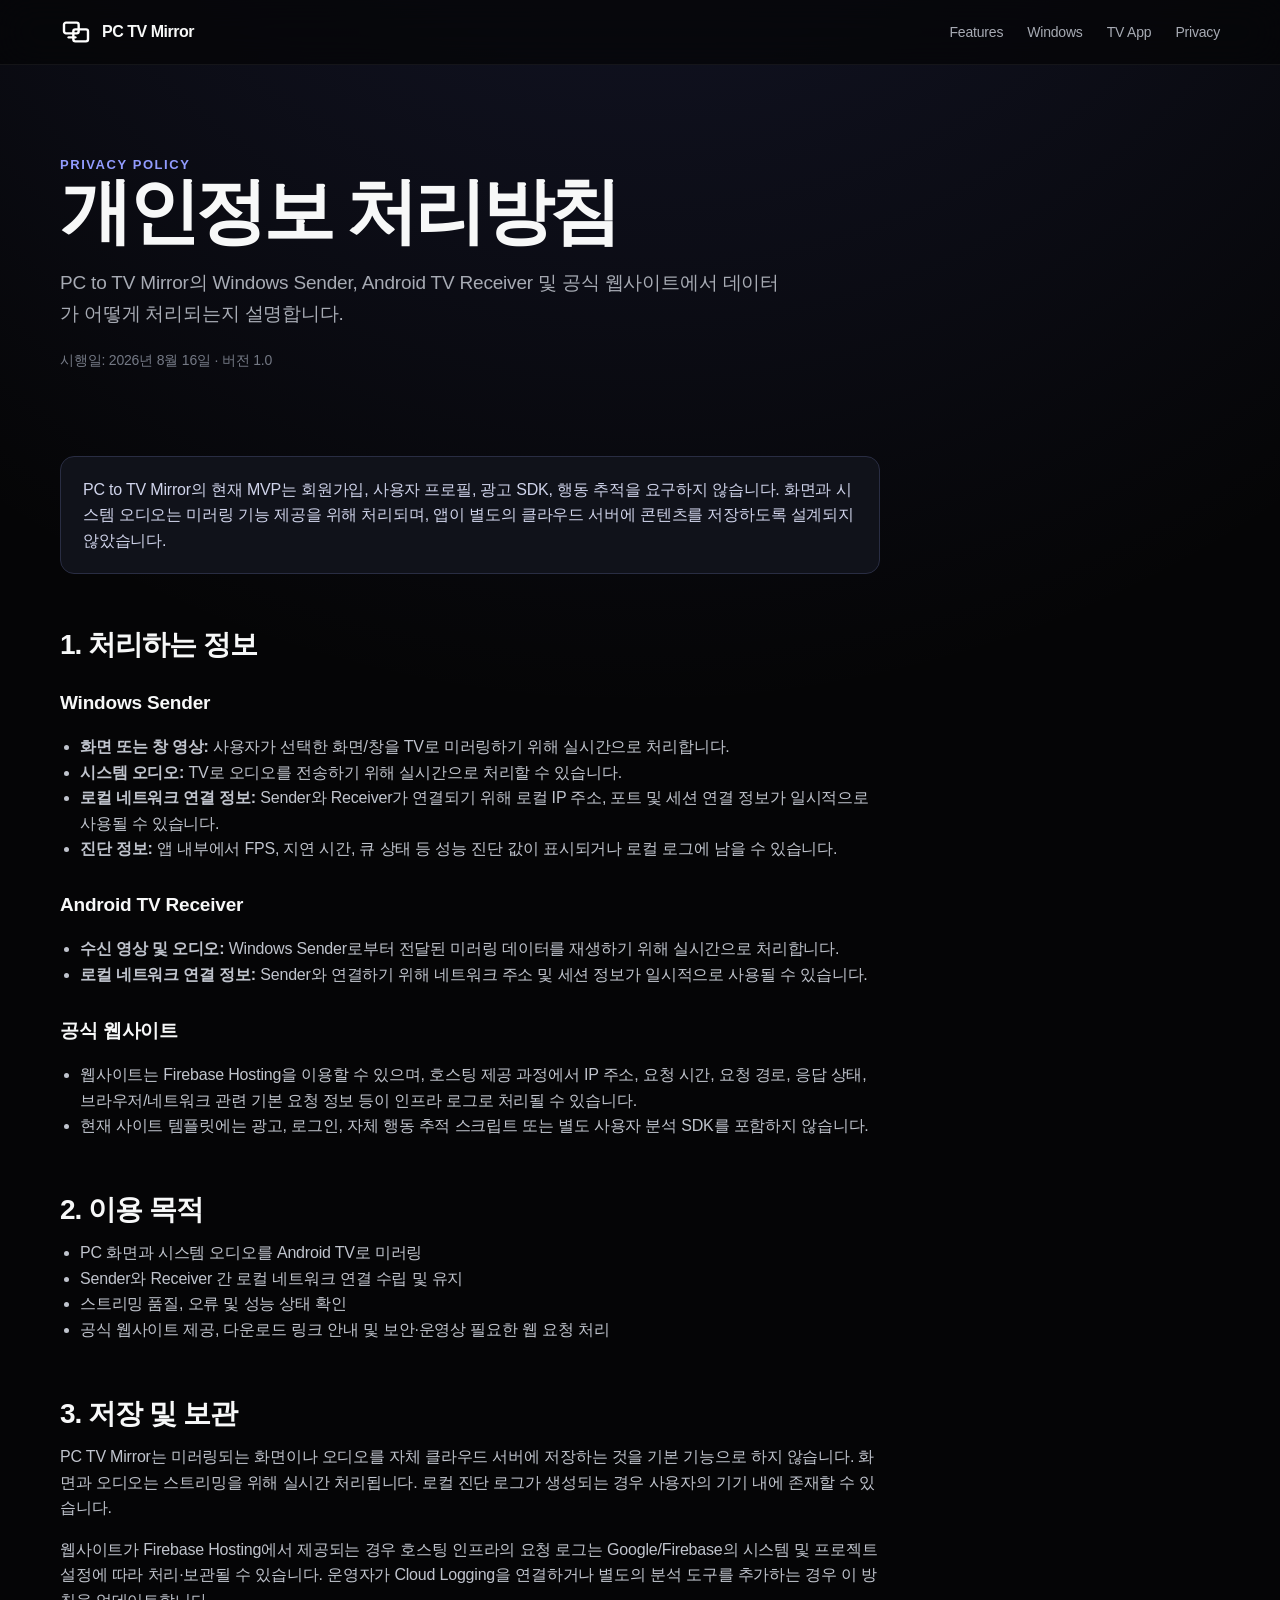
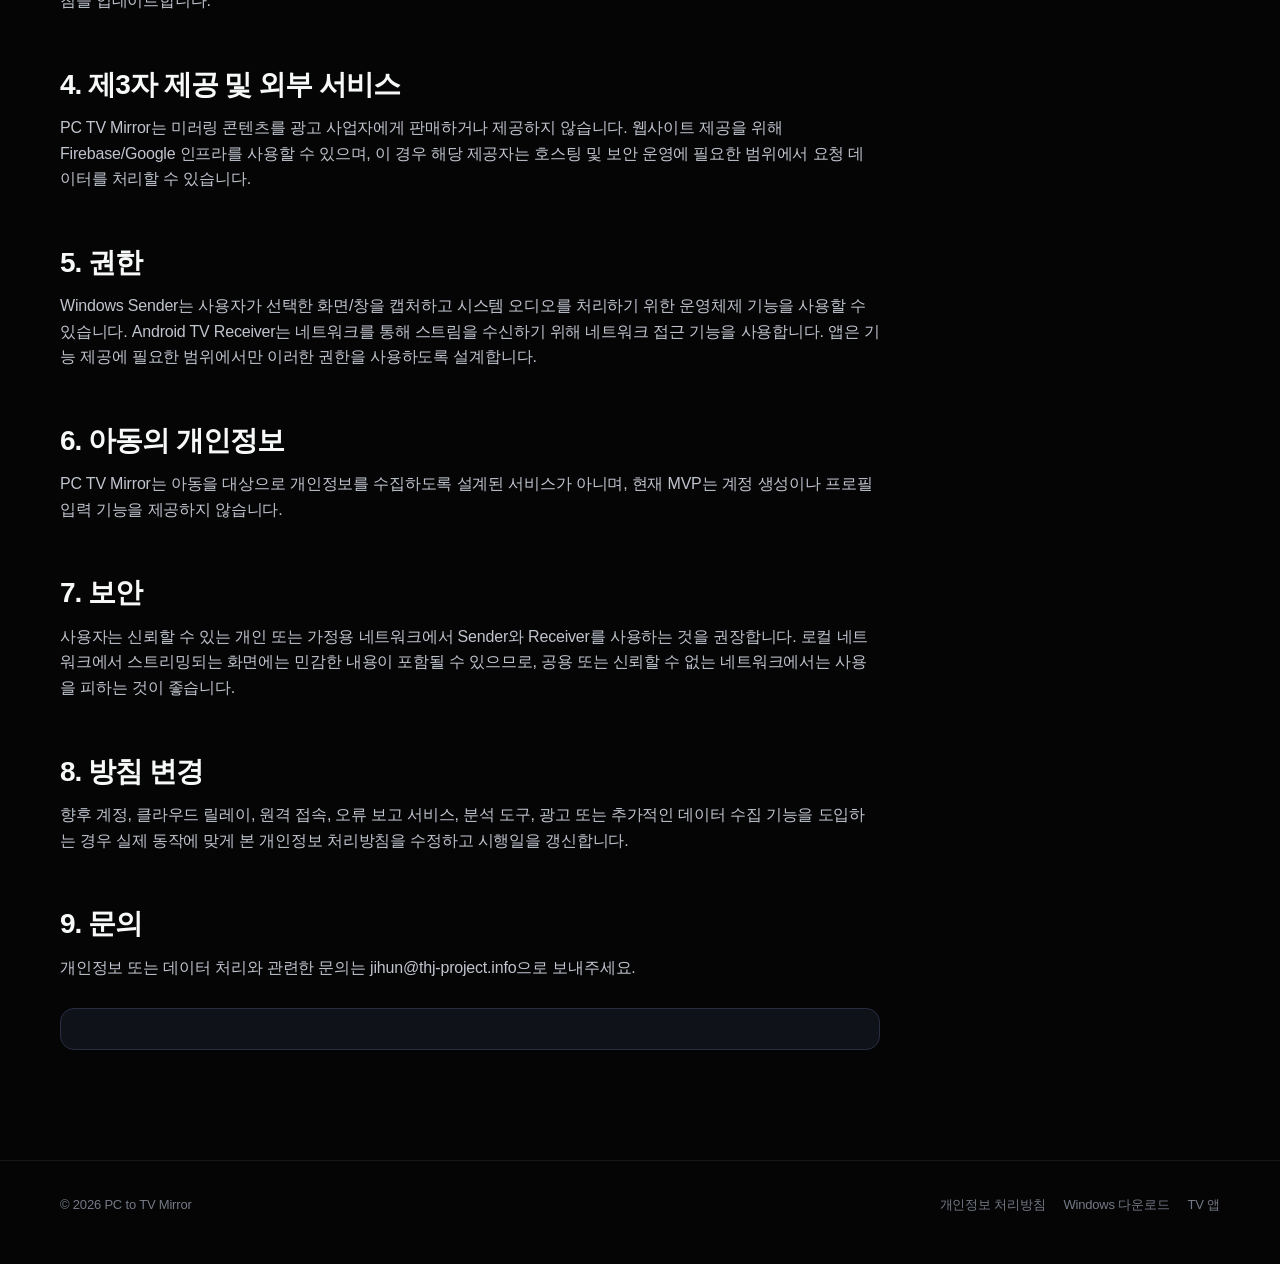
==== pc-tv-mirror-website/public/privacy/index.html @ 77780e54 "fix icon image and homepage" ====
<!doctype html>
<html lang="ko">
<head>
  <meta charset="utf-8"><meta name="viewport" content="width=device-width, initial-scale=1">
  <meta name="robots" content="index,follow">
  <title>개인정보 처리방침 — PC TV Mirror</title>
  <link rel="stylesheet" href="../styles.css">
</head>
<body>

<nav class="nav">
  <div class="shell nav-inner">
    <a class="brand" href="../index.html"><span class="brand-mark"><svg xmlns="http://www.w3.org/2000/svg" viewBox="0 0 24 24" fill="none"><rect x="3" y="5" width="11" height="8" rx="1.5" stroke="white" stroke-width="1.8"/><rect x="10" y="10" width="11" height="9" rx="1.5" stroke="white" stroke-width="1.8"/><path d="M6.5 16h5" stroke="white" stroke-width="1.8" stroke-linecap="round"/></svg></span><span>PC TV Mirror</span></a>
    <div class="nav-links">
      <a href="../index.html#features">Features</a>
      <a href="../windows/index.html">Windows</a>
      <a href="../tv/index.html">TV App</a>
      <a class="keep" href="../privacy/index.html">Privacy</a>
    </div>
  </div>
</nav>
<main class="shell">
  <section class="page-hero">
    <div class="kicker">Privacy Policy</div>
    <h1>개인정보 처리방침</h1>
    <p>PC to TV Mirror의 Windows Sender, Android TV Receiver 및 공식 웹사이트에서 데이터가 어떻게 처리되는지 설명합니다.</p>
    <div class="policy-meta">시행일: 2026년 8월 16일 · 버전 1.0</div>
  </section>

  <article class="prose">
    <div class="notice">
      PC to TV Mirror의 현재 MVP는 회원가입, 사용자 프로필, 광고 SDK, 행동 추적을 요구하지 않습니다. 화면과 시스템 오디오는 미러링 기능 제공을 위해 처리되며, 앱이 별도의 클라우드 서버에 콘텐츠를 저장하도록 설계되지 않았습니다.
    </div>

    <h2>1. 처리하는 정보</h2>
    <h3>Windows Sender</h3>
    <ul>
      <li><strong>화면 또는 창 영상:</strong> 사용자가 선택한 화면/창을 TV로 미러링하기 위해 실시간으로 처리합니다.</li>
      <li><strong>시스템 오디오:</strong> TV로 오디오를 전송하기 위해 실시간으로 처리할 수 있습니다.</li>
      <li><strong>로컬 네트워크 연결 정보:</strong> Sender와 Receiver가 연결되기 위해 로컬 IP 주소, 포트 및 세션 연결 정보가 일시적으로 사용될 수 있습니다.</li>
      <li><strong>진단 정보:</strong> 앱 내부에서 FPS, 지연 시간, 큐 상태 등 성능 진단 값이 표시되거나 로컬 로그에 남을 수 있습니다.</li>
    </ul>

    <h3>Android TV Receiver</h3>
    <ul>
      <li><strong>수신 영상 및 오디오:</strong> Windows Sender로부터 전달된 미러링 데이터를 재생하기 위해 실시간으로 처리합니다.</li>
      <li><strong>로컬 네트워크 연결 정보:</strong> Sender와 연결하기 위해 네트워크 주소 및 세션 정보가 일시적으로 사용될 수 있습니다.</li>
    </ul>

    <h3>공식 웹사이트</h3>
    <ul>
      <li>웹사이트는 Firebase Hosting을 이용할 수 있으며, 호스팅 제공 과정에서 IP 주소, 요청 시간, 요청 경로, 응답 상태, 브라우저/네트워크 관련 기본 요청 정보 등이 인프라 로그로 처리될 수 있습니다.</li>
      <li>현재 사이트 템플릿에는 광고, 로그인, 자체 행동 추적 스크립트 또는 별도 사용자 분석 SDK를 포함하지 않습니다.</li>
    </ul>

    <h2>2. 이용 목적</h2>
    <ul>
      <li>PC 화면과 시스템 오디오를 Android TV로 미러링</li>
      <li>Sender와 Receiver 간 로컬 네트워크 연결 수립 및 유지</li>
      <li>스트리밍 품질, 오류 및 성능 상태 확인</li>
      <li>공식 웹사이트 제공, 다운로드 링크 안내 및 보안·운영상 필요한 웹 요청 처리</li>
    </ul>

    <h2>3. 저장 및 보관</h2>
    <p>PC TV Mirror는 미러링되는 화면이나 오디오를 자체 클라우드 서버에 저장하는 것을 기본 기능으로 하지 않습니다. 화면과 오디오는 스트리밍을 위해 실시간 처리됩니다. 로컬 진단 로그가 생성되는 경우 사용자의 기기 내에 존재할 수 있습니다.</p>
    <p>웹사이트가 Firebase Hosting에서 제공되는 경우 호스팅 인프라의 요청 로그는 Google/Firebase의 시스템 및 프로젝트 설정에 따라 처리·보관될 수 있습니다. 운영자가 Cloud Logging을 연결하거나 별도의 분석 도구를 추가하는 경우 이 방침을 업데이트합니다.</p>

    <h2>4. 제3자 제공 및 외부 서비스</h2>
    <p>PC TV Mirror는 미러링 콘텐츠를 광고 사업자에게 판매하거나 제공하지 않습니다. 웹사이트 제공을 위해 Firebase/Google 인프라를 사용할 수 있으며, 이 경우 해당 제공자는 호스팅 및 보안 운영에 필요한 범위에서 요청 데이터를 처리할 수 있습니다.</p>

    <h2>5. 권한</h2>
    <p>Windows Sender는 사용자가 선택한 화면/창을 캡처하고 시스템 오디오를 처리하기 위한 운영체제 기능을 사용할 수 있습니다. Android TV Receiver는 네트워크를 통해 스트림을 수신하기 위해 네트워크 접근 기능을 사용합니다. 앱은 기능 제공에 필요한 범위에서만 이러한 권한을 사용하도록 설계합니다.</p>

    <h2>6. 아동의 개인정보</h2>
    <p>PC TV Mirror는 아동을 대상으로 개인정보를 수집하도록 설계된 서비스가 아니며, 현재 MVP는 계정 생성이나 프로필 입력 기능을 제공하지 않습니다.</p>

    <h2>7. 보안</h2>
    <p>사용자는 신뢰할 수 있는 개인 또는 가정용 네트워크에서 Sender와 Receiver를 사용하는 것을 권장합니다. 로컬 네트워크에서 스트리밍되는 화면에는 민감한 내용이 포함될 수 있으므로, 공용 또는 신뢰할 수 없는 네트워크에서는 사용을 피하는 것이 좋습니다.</p>

    <h2>8. 방침 변경</h2>
    <p>향후 계정, 클라우드 릴레이, 원격 접속, 오류 보고 서비스, 분석 도구, 광고 또는 추가적인 데이터 수집 기능을 도입하는 경우 실제 동작에 맞게 본 개인정보 처리방침을 수정하고 시행일을 갱신합니다.</p>

    <h2>9. 문의</h2>
    <p>개인정보 또는 데이터 처리와 관련한 문의는 <a data-support-email href="mailto:support@example.com">support@example.com</a>으로 보내주세요.</p>

    <div class="notice">
      
    </div>
  </article>
</main>

<footer>
  <div class="shell footer-inner">
    <div>© <span data-year></span> PC to TV Mirror</div>
    <div class="footer-links">
      <a href="../privacy/index.html">개인정보 처리방침</a>
      <a href="../windows/index.html">Windows 다운로드</a>
      <a href="../tv/index.html">TV 앱</a>
    </div>
  </div>
</footer>
<script src="../config.js"></script><script src="../app.js"></script>
</body>
</html>
---- pc-tv-mirror-website/public/styles.css ----
:root {
  --bg: #050506;
  --surface: #0f1012;
  --surface-2: #15161a;
  --line: #24262c;
  --text: #f7f8f8;
  --muted: #a7abb4;
  --subtle: #747985;
  --accent: #6673e8;
  --accent-hover: #8390ff;
  --success: #56c589;
  --max: 1160px;
  --radius: 18px;
}

* { box-sizing: border-box; }
html { scroll-behavior: smooth; }
body {
  margin: 0;
  background:
    radial-gradient(circle at 50% -15%, rgba(102,115,232,.18), transparent 34%),
    var(--bg);
  color: var(--text);
  font-family: Inter, ui-sans-serif, -apple-system, BlinkMacSystemFont, "Segoe UI", Roboto, Arial, sans-serif;
  line-height: 1.6;
  letter-spacing: -0.012em;
}
a { color: inherit; text-decoration: none; }
button, a { -webkit-tap-highlight-color: transparent; }

.shell { width: min(calc(100% - 40px), var(--max)); margin: 0 auto; }

.nav {
  position: sticky; top: 0; z-index: 50;
  backdrop-filter: blur(18px);
  background: rgba(5,5,6,.72);
  border-bottom: 1px solid rgba(255,255,255,.06);
}
.nav-inner {
  height: 64px;
  display: flex; align-items: center; justify-content: space-between;
}
.brand {
  display: flex; align-items: center; gap: 10px;
  font-weight: 700; letter-spacing: -.03em;
}
.brand-mark {
  width: 32px; height: 32px;
  display: block;
  flex: 0 0 auto;
}
.brand-mark img {
  display: block;
  width: 32px; height: 32px;
  border-radius: 8px;
  box-shadow: 0 8px 26px rgba(25, 77, 214, .28);
}
.nav-links { display: flex; align-items: center; gap: 24px; color: var(--muted); font-size: 14px; }
.nav-links a:hover { color: var(--text); }

.hero {
  min-height: 680px;
  display: grid; place-items: center;
  text-align: center;
  padding: 96px 0 72px;
}
.hero-app-icon-wrap {
  display: flex;
  justify-content: center;
  margin-bottom: 22px;
}
.hero-app-icon {
  width: 96px;
  height: 96px;
  border-radius: 24px;
  box-shadow:
    0 18px 60px rgba(0, 75, 255, .24),
    0 0 0 1px rgba(255,255,255,.08);
}

.eyebrow {
  display: inline-flex; align-items: center; gap: 8px;
  border: 1px solid var(--line);
  background: rgba(255,255,255,.025);
  color: #c9ccea;
  border-radius: 999px;
  padding: 7px 12px;
  font-size: 13px;
  margin-bottom: 24px;
}
.dot { width: 7px; height: 7px; border-radius: 999px; background: var(--success); box-shadow: 0 0 14px rgba(86,197,137,.8); }
h1 {
  max-width: 900px;
  margin: 0 auto;
  font-size: clamp(52px, 8vw, 88px);
  line-height: .98;
  letter-spacing: -.06em;
  font-weight: 650;
}
.hero p {
  max-width: 700px;
  margin: 28px auto 0;
  color: var(--muted);
  font-size: clamp(18px, 2.2vw, 22px);
}
.cta-row { display: flex; gap: 12px; justify-content: center; flex-wrap: wrap; margin-top: 34px; }
.btn {
  min-height: 48px;
  display: inline-flex; align-items: center; justify-content: center; gap: 10px;
  padding: 0 20px;
  border-radius: 11px;
  border: 1px solid var(--line);
  background: var(--surface);
  font-size: 15px; font-weight: 600;
  transition: .2s ease;
}
.btn:hover { transform: translateY(-1px); border-color: #363944; }
.btn.primary { background: var(--accent); border-color: var(--accent); color: white; }
.btn.primary:hover { background: var(--accent-hover); border-color: var(--accent-hover); }

.product-stage {
  margin: 20px auto 0;
  width: min(100%, 950px);
  display: grid; grid-template-columns: 1.2fr .8fr; gap: 18px;
  align-items: end;
}
.device {
  position: relative;
  background: #0a0b0d;
  border: 1px solid #2b2d34;
  box-shadow: 0 30px 90px rgba(0,0,0,.45);
}
.monitor {
  border-radius: 16px;
  padding: 10px 10px 22px;
}
.tv {
  border-radius: 14px;
  padding: 8px 8px 18px;
}
.screen {
  overflow: hidden;
  border-radius: 9px;
  aspect-ratio: 16/9;
  background:
    radial-gradient(circle at 62% 28%, rgba(111,128,255,.45), transparent 20%),
    linear-gradient(145deg, #191b27, #090a0e 52%, #232643);
  position: relative;
}
.screen::before {
  content: "";
  position: absolute; inset: 12%;
  border: 1px solid rgba(255,255,255,.12);
  border-radius: 12px;
  background: rgba(255,255,255,.035);
  box-shadow: inset 0 0 50px rgba(255,255,255,.02);
}
.screen::after {
  content: "PC → TV";
  position: absolute; inset: 0;
  display: grid; place-items: center;
  font-weight: 650; font-size: clamp(18px, 3vw, 34px);
  letter-spacing: -.04em;
  color: rgba(255,255,255,.92);
}
.section { padding: 110px 0; }
.section-head { max-width: 720px; margin-bottom: 42px; }
.kicker { color: #929cff; font-size: 13px; font-weight: 700; text-transform: uppercase; letter-spacing: .12em; }
h2 { margin: 10px 0 0; font-size: clamp(36px, 5vw, 58px); line-height: 1.05; letter-spacing: -.045em; }
.section-head p { color: var(--muted); font-size: 18px; margin: 18px 0 0; }

.grid-3 { display: grid; grid-template-columns: repeat(3, 1fr); gap: 16px; }
.card {
  background: linear-gradient(180deg, rgba(255,255,255,.025), rgba(255,255,255,.012));
  border: 1px solid var(--line);
  border-radius: var(--radius);
  padding: 28px;
}
.card-icon {
  width: 42px; height: 42px; border-radius: 11px;
  background: #171924; border: 1px solid #292c3c;
  display: grid; place-items: center; margin-bottom: 30px;
  color: #aeb5ff; font-size: 19px;
}
.card h3 { font-size: 20px; margin: 0 0 10px; letter-spacing: -.03em; }
.card p { color: var(--muted); margin: 0; font-size: 15px; }

.download-grid { display: grid; grid-template-columns: 1fr 1fr; gap: 18px; }
.download-card {
  min-height: 330px;
  display: flex; flex-direction: column; justify-content: space-between;
  padding: 34px;
  border-radius: 22px;
  border: 1px solid var(--line);
  background: var(--surface);
}
.download-app-icon {
  display: block;
  width: 58px;
  height: 58px;
  border-radius: 14px;
  margin-bottom: 24px;
  box-shadow: 0 12px 36px rgba(0, 75, 255, .18);
}
.download-card .meta { color: var(--subtle); font-size: 13px; text-transform: uppercase; letter-spacing: .1em; font-weight: 700; }
.download-card h3 { font-size: 34px; margin: 12px 0; letter-spacing: -.045em; }
.download-card p { max-width: 430px; color: var(--muted); margin: 0; }

.privacy-band {
  display: grid; grid-template-columns: 1fr auto; gap: 24px; align-items: center;
  background: #0b0c0f;
  border: 1px solid var(--line);
  border-radius: 22px;
  padding: 34px;
}
.privacy-band h3 { margin: 0; font-size: 28px; letter-spacing: -.04em; }
.privacy-band p { color: var(--muted); margin: 8px 0 0; max-width: 760px; }

.page-hero { padding: 90px 0 56px; }
.page-hero h1 { font-size: clamp(44px, 7vw, 72px); max-width: 820px; text-align: left; margin: 0; }
.page-hero p { max-width: 720px; color: var(--muted); font-size: 19px; margin: 22px 0 0; }
.prose {
  max-width: 820px;
  padding-bottom: 110px;
}
.prose h2 { font-size: 28px; margin: 56px 0 14px; letter-spacing: -.035em; }
.prose h3 { font-size: 19px; margin: 28px 0 10px; }
.prose p, .prose li { color: #c0c4cd; }
.prose ul { padding-left: 20px; }
.notice {
  margin: 28px 0 0; padding: 20px 22px;
  background: #10121a; border: 1px solid #292d43;
  border-radius: 14px; color: #cfd3ea;
}
.policy-meta { color: var(--subtle); font-size: 14px; margin-top: 20px; }

.download-panel {
  max-width: 760px;
  margin: 32px 0 110px;
  padding: 32px;
  border: 1px solid var(--line);
  background: var(--surface);
  border-radius: 20px;
}
.download-panel h2 { font-size: 30px; }
.download-panel ul { color: var(--muted); padding-left: 20px; }

footer { border-top: 1px solid rgba(255,255,255,.07); padding: 34px 0 48px; color: var(--subtle); font-size: 13px; }
.footer-inner { display: flex; justify-content: space-between; gap: 20px; flex-wrap: wrap; }
.footer-links { display: flex; gap: 18px; flex-wrap: wrap; }
.footer-links a:hover { color: var(--text); }

@media (max-width: 800px) {
  .nav-links a:not(.keep) { display: none; }
  .hero { min-height: auto; padding-top: 84px; }
  .hero-app-icon { width: 82px; height: 82px; border-radius: 20px; }
  .product-stage { grid-template-columns: 1fr; }
  .tv { width: 78%; justify-self: end; margin-top: -60px; }
  .grid-3, .download-grid { grid-template-columns: 1fr; }
  .privacy-band { grid-template-columns: 1fr; }
}
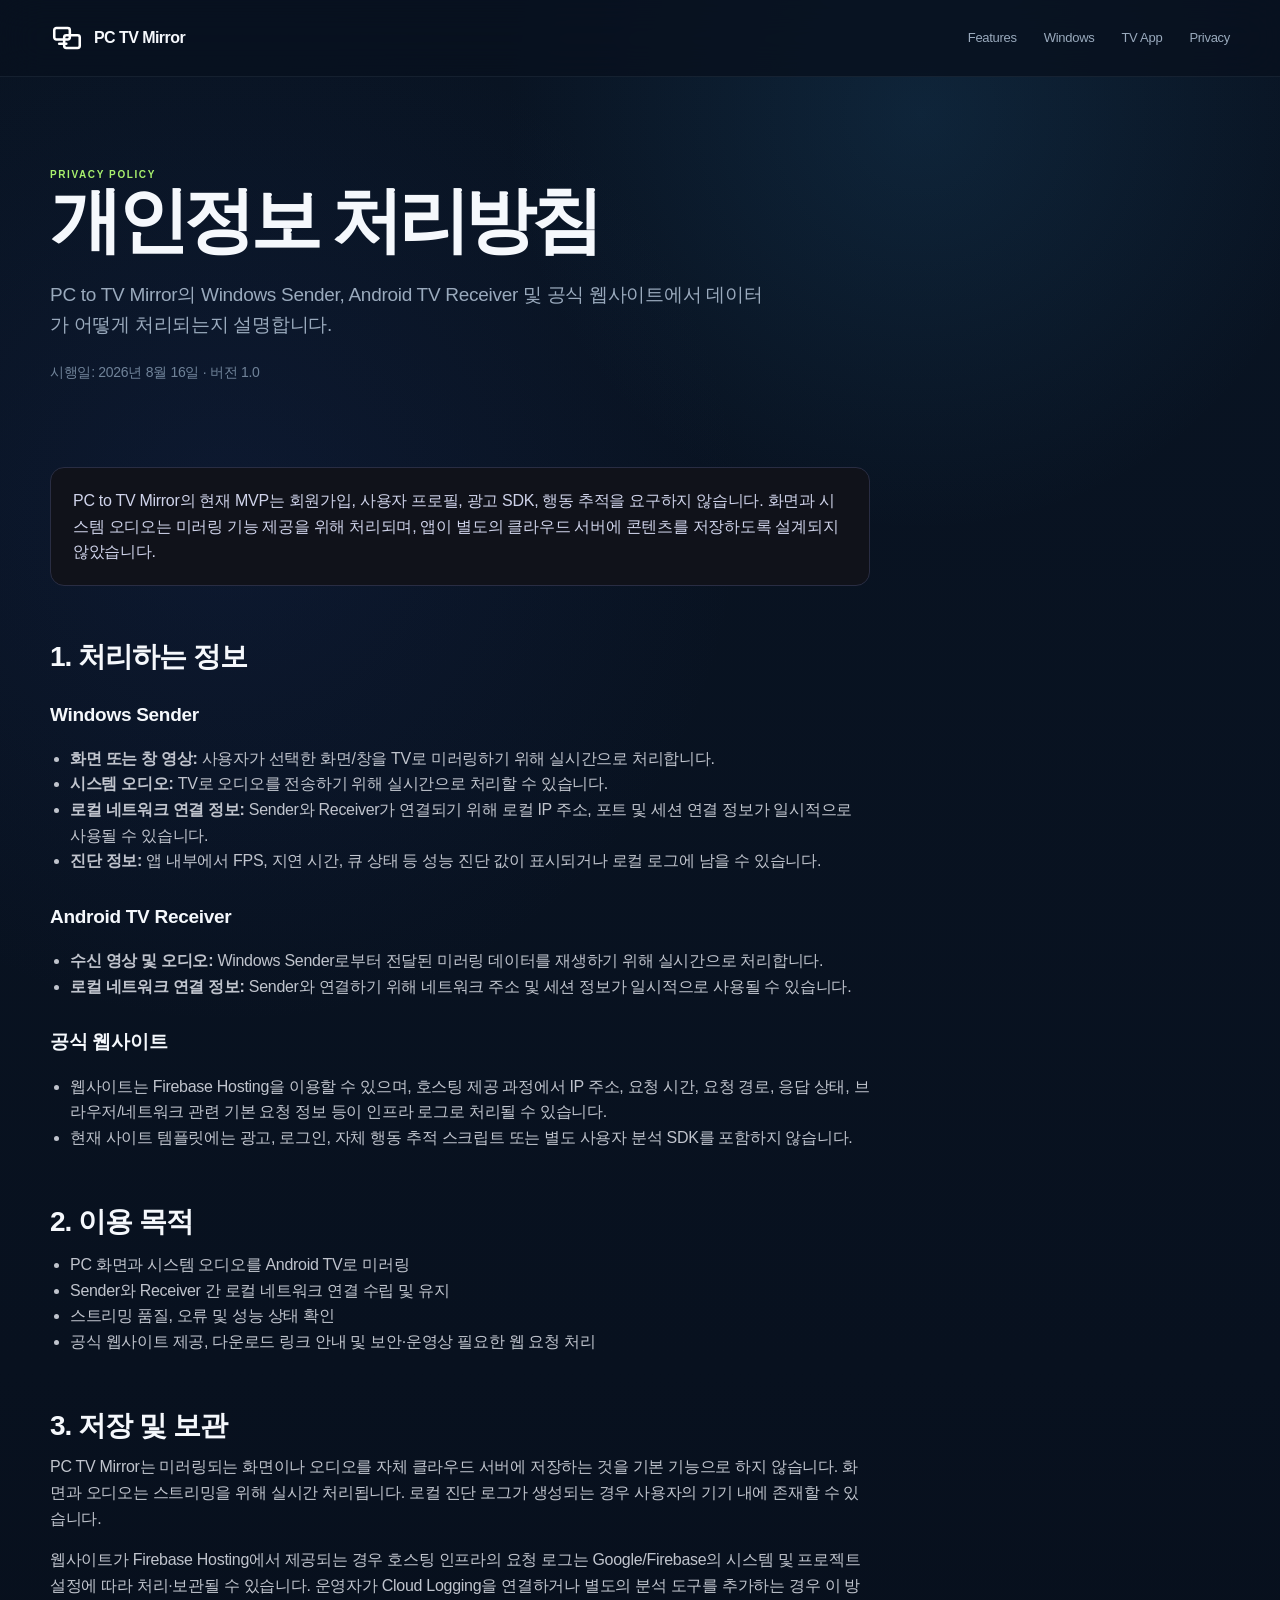
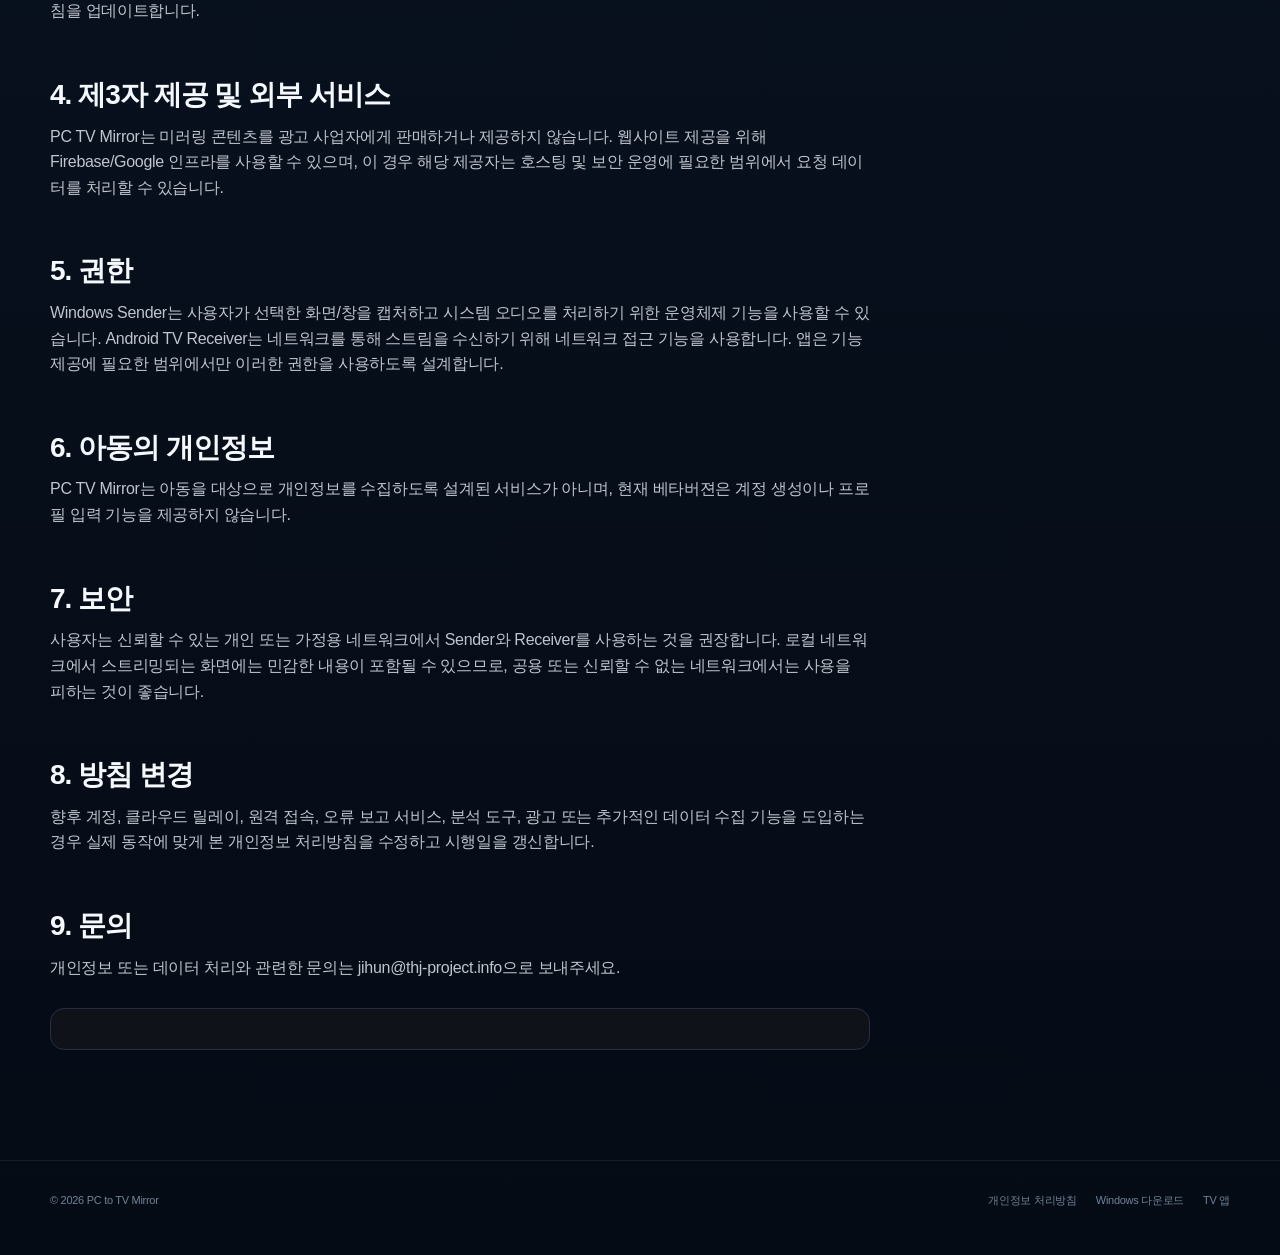
==== commit 8bffacb2: "hompage fix" ====
--- a/pc-tv-mirror-website/public/privacy/index.html
+++ b/pc-tv-mirror-website/public/privacy/index.html
@@ -72,7 +72,7 @@
     <p>Windows Sender는 사용자가 선택한 화면/창을 캡처하고 시스템 오디오를 처리하기 위한 운영체제 기능을 사용할 수 있습니다. Android TV Receiver는 네트워크를 통해 스트림을 수신하기 위해 네트워크 접근 기능을 사용합니다. 앱은 기능 제공에 필요한 범위에서만 이러한 권한을 사용하도록 설계합니다.</p>
 
     <h2>6. 아동의 개인정보</h2>
-    <p>PC TV Mirror는 아동을 대상으로 개인정보를 수집하도록 설계된 서비스가 아니며, 현재 MVP는 계정 생성이나 프로필 입력 기능을 제공하지 않습니다.</p>
+    <p>PC TV Mirror는 아동을 대상으로 개인정보를 수집하도록 설계된 서비스가 아니며, 현재 베타버젼은 계정 생성이나 프로필 입력 기능을 제공하지 않습니다.</p>
 
     <h2>7. 보안</h2>
     <p>사용자는 신뢰할 수 있는 개인 또는 가정용 네트워크에서 Sender와 Receiver를 사용하는 것을 권장합니다. 로컬 네트워크에서 스트리밍되는 화면에는 민감한 내용이 포함될 수 있으므로, 공용 또는 신뢰할 수 없는 네트워크에서는 사용을 피하는 것이 좋습니다.</p>
--- a/pc-tv-mirror-website/public/styles.css
+++ b/pc-tv-mirror-website/public/styles.css
@@ -260,3 +260,23 @@
   .grid-3, .download-grid { grid-template-columns: 1fr; }
   .privacy-band { grid-template-columns: 1fr; }
 }
+
+:root{--bg:#08111f;--deep:#050b15;--surface:#0d1a2c;--raised:#122238;--line:rgba(167,199,230,.14);--line2:rgba(174,214,255,.24);--text:#f5f8fc;--muted:#9aaabd;--subtle:#708399;--accent:#a8f06d;--cyan:#71d9ff;--max:1180px;--radius:22px}
+*{box-sizing:border-box}html{scroll-behavior:smooth}body{min-width:320px;background:var(--bg);background-image:radial-gradient(circle at 72% 4%,rgba(38,104,149,.2),transparent 26rem),radial-gradient(circle at 18% 18%,rgba(39,62,137,.14),transparent 32rem),linear-gradient(180deg,#091423 0%,var(--bg) 48%,var(--deep) 100%);color:var(--text);font-family:Inter,ui-sans-serif,-apple-system,BlinkMacSystemFont,"Segoe UI",Roboto,Arial,sans-serif;letter-spacing:-.018em}
+a{text-decoration:none}img{max-width:100%}.shell{width:min(calc(100% - 48px),var(--max));margin:0 auto}.nav{background:rgba(8,17,31,.8);border-bottom:1px solid rgba(180,212,240,.08);backdrop-filter:blur(20px)}.nav-inner{min-height:76px;gap:28px}.brand,.footer-brand{font-weight:650;letter-spacing:-.035em}.brand strong,.footer-brand strong{color:var(--cyan);font-weight:650}.brand-mark{width:34px;height:34px}.brand-mark img{width:34px;height:34px;border-radius:10px;box-shadow:0 8px 30px rgba(33,139,211,.28)}.brand-mark.small,.brand-mark.small img{width:28px;height:28px;border-radius:8px}.nav-links{gap:27px;margin-left:auto;color:var(--muted);font-size:13px}.nav-links a,.footer-links a{transition:color .2s}.nav-links a:hover,.footer-links a:hover{color:var(--text)}.nav-cta{display:inline-flex;align-items:center;gap:7px;min-height:38px;padding:0 14px;border-radius:9px;color:var(--accent);background:rgba(168,240,109,.08);border:1px solid rgba(168,240,109,.26);font-size:12px;font-weight:700;transition:background .2s,transform .2s}.nav-cta:hover{background:rgba(168,240,109,.15);transform:translateY(-1px)}
+.hero{min-height:728px;padding:114px 0 86px;display:grid;grid-template-columns:minmax(0,.88fr) minmax(440px,1.12fr);align-items:center;gap:40px}.hero-copy{padding-bottom:32px}.eyebrow{display:inline-flex;align-items:center;gap:9px;margin-bottom:25px;padding:7px 12px;border:1px solid var(--line);border-radius:999px;color:#b5c4d5;background:rgba(255,255,255,.03);font-size:11px;font-weight:700;letter-spacing:.08em;text-transform:uppercase}.eyebrow-dot{width:7px;height:7px;border-radius:50%;background:var(--accent);box-shadow:0 0 16px rgba(168,240,109,.9)}.eyebrow-divider{width:1px;height:13px;background:var(--line2)}h1,h2,h3,p{margin-top:0}h1{max-width:640px;margin-bottom:0;font-size:clamp(47px,5.3vw,78px);line-height:1.04;letter-spacing:-.075em;font-weight:640}h1 em,h2 em{color:var(--cyan);font-style:normal}.hero-lede{max-width:535px;margin:27px 0 0;color:var(--muted);font-size:17px;line-height:1.78}.cta-row{display:flex;flex-wrap:wrap;gap:11px}.hero-actions{margin-top:34px}.btn{min-height:49px;display:inline-flex;align-items:center;justify-content:center;gap:11px;padding:0 18px;border:1px solid var(--line2);border-radius:10px;background:rgba(17,34,54,.72);color:var(--text);font-size:13px;font-weight:700;transition:transform .2s,border-color .2s,background .2s}.btn:hover{transform:translateY(-2px);border-color:rgba(190,226,255,.45);background:var(--raised)}.btn:active,.nav-cta:active{transform:scale(.97)}.btn.primary{border-color:var(--accent);background:var(--accent);color:#122016;box-shadow:0 12px 32px rgba(168,240,109,.14)}.btn.primary:hover{border-color:#c4ff93;background:#c4ff93}.btn-quiet{color:#c2cfdd;background:transparent;border-color:transparent}.btn-quiet:hover{background:rgba(255,255,255,.04)}.hero-proof{display:flex;flex-wrap:wrap;gap:17px;margin-top:25px;color:var(--subtle);font-size:11px}.hero-proof span{display:inline-flex;align-items:center;gap:6px}.proof-icon{display:inline-grid;place-items:center;width:16px;height:16px;border-radius:50%;color:var(--accent);background:rgba(168,240,109,.1);font-size:10px;font-style:normal}
+.hero-visual{position:relative;min-height:525px;isolation:isolate}.visual-glow{position:absolute;width:460px;height:460px;top:28px;left:54px;border-radius:50%;background:radial-gradient(circle,rgba(52,181,217,.16),rgba(87,69,170,.08) 42%,transparent 70%);filter:blur(5px)}.device-card{border:1px solid rgba(177,216,244,.23);background:rgba(11,26,44,.93);box-shadow:0 30px 80px rgba(0,0,0,.25),inset 0 0 0 1px rgba(255,255,255,.035)}.desktop-window{position:absolute;z-index:3;top:42px;left:0;width:min(100%,444px);border-radius:14px;overflow:hidden;transform:perspective(1100px) rotateY(3deg) rotateX(1deg)}.window-bar{height:35px;display:flex;align-items:center;justify-content:space-between;padding:0 12px;color:#71869b;border-bottom:1px solid rgba(172,211,239,.12);font-size:9px}.window-dots{display:flex;gap:4px}.window-dots i{width:5px;height:5px;border-radius:50%;background:#557086}.window-menu{letter-spacing:2px}.desktop-content{display:flex;min-height:255px}.desktop-sidebar{width:49px;display:flex;align-items:center;flex-direction:column;gap:17px;padding-top:18px;border-right:1px solid rgba(172,211,239,.1);background:rgba(4,14,26,.45)}.sidebar-logo{width:21px;height:21px;margin-bottom:10px}.sidebar-logo img{width:21px;height:21px;border-radius:6px}.sidebar-item{width:15px;height:15px;border:1px solid #4a6176;border-radius:4px;opacity:.58}.sidebar-item.active{border-color:var(--cyan);background:rgba(113,217,255,.15);opacity:1}.desktop-main{flex:1;padding:16px}.screen-preview{position:relative;overflow:hidden;height:196px;border-radius:8px;border:1px solid rgba(165,213,242,.2);background:linear-gradient(140deg,#122c44,#1c617d 45%,#141743)}.screen-preview:before{content:"";position:absolute;width:190px;height:190px;right:-35px;bottom:-70px;border-radius:50%;background:rgba(100,232,221,.36);filter:blur(25px)}.screen-preview:after{content:"";position:absolute;width:120px;height:120px;right:50px;top:-30px;border-radius:50%;border:1px solid rgba(255,255,255,.24);box-shadow:0 0 0 20px rgba(255,255,255,.05),0 0 0 40px rgba(255,255,255,.025)}.preview-shine{position:absolute;inset:0;background:linear-gradient(120deg,transparent 20%,rgba(255,255,255,.12) 45%,transparent 60%);transform:translateX(-55%)}.preview-copy{position:absolute;left:17px;bottom:17px;z-index:1;display:flex;flex-direction:column;gap:4px}.preview-chip{color:var(--accent);font-size:7px;font-weight:800;letter-spacing:.15em}.preview-copy strong{color:#fff;font-size:21px;line-height:.98;letter-spacing:-.065em}.preview-copy small{color:rgba(232,248,255,.68);font-size:8px}.preview-play{position:absolute;z-index:1;right:17px;bottom:16px;width:25px;height:25px;display:grid;place-items:center;padding-left:2px;border-radius:50%;color:#142232;background:var(--accent);font-size:9px}.control-row{display:flex;justify-content:space-between;align-items:center;margin-top:12px;color:#83a0b7;font-size:8px}.control-row span:first-child{display:flex;align-items:center;gap:6px}.live-dot{width:5px;height:5px;border-radius:50%;background:var(--accent);box-shadow:0 0 9px var(--accent)}.quality-tag{color:var(--cyan);padding:4px 7px;border:1px solid rgba(113,217,255,.2);border-radius:4px;background:rgba(113,217,255,.06)}.tv-device{position:absolute;z-index:2;width:310px;right:0;bottom:36px;border:0;background:transparent;box-shadow:none}.tv-bezel{padding:7px;border-radius:10px;background:#0a111a;border:1px solid rgba(192,225,246,.3);box-shadow:0 28px 48px rgba(0,0,0,.35)}.tv-screen{position:relative;overflow:hidden;aspect-ratio:16/9;border-radius:4px;background:linear-gradient(135deg,#192e40,#0d6e85 48%,#1c193b)}.tv-light{position:absolute;width:250px;height:100px;right:-40px;bottom:-40px;border-radius:50%;background:rgba(103,240,213,.36);filter:blur(20px)}.tv-copy{position:absolute;inset:0;display:flex;flex-direction:column;justify-content:center;align-items:center;color:rgba(239,253,255,.85)}.tv-copy span{font-size:9px;font-weight:700;letter-spacing:.22em}.tv-copy strong{font-size:30px;line-height:1;letter-spacing:-.08em}.tv-stand{width:86px;height:19px;margin:0 auto;border-bottom:2px solid #384b5b;border-left:15px solid transparent;border-right:15px solid transparent}.visual-label{position:absolute;z-index:5;display:inline-flex;align-items:center;gap:7px;padding:7px 10px;border-radius:6px;color:#bfd0df;background:rgba(8,21,35,.82);border:1px solid rgba(179,216,238,.17);font-size:9px;font-weight:700}.visual-label-pc{top:16px;left:27px}.visual-label-tv{right:2px;bottom:19px}.device-dot{width:6px;height:6px;border-radius:50%;background:var(--accent);box-shadow:0 0 10px var(--accent)}.device-dot-cyan{background:var(--cyan);box-shadow:0 0 10px var(--cyan)}.connection-path{position:absolute;z-index:4;left:320px;top:221px;width:105px;height:65px;transform:rotate(13deg)}.connection-path:before{content:"";position:absolute;inset:0;border-top:1px dashed rgba(168,240,109,.7);border-radius:50%;transform:rotate(-31deg)}.connection-path span{position:absolute;width:4px;height:4px;top:4px;left:23px;border-radius:50%;background:var(--accent);box-shadow:0 0 8px var(--accent)}.connection-path i{position:absolute;right:0;bottom:2px;color:var(--accent);font-size:17px;font-style:normal}.network-badge{position:absolute;z-index:6;top:345px;left:277px;display:flex;align-items:center;gap:8px;min-width:125px;padding:8px 10px;border-radius:8px;background:rgba(9,23,38,.93);border:1px solid rgba(178,218,242,.2);box-shadow:0 16px 30px rgba(0,0,0,.2)}.network-icon{display:grid;place-items:center;width:24px;height:24px;border-radius:6px;color:var(--cyan);background:rgba(113,217,255,.1);font-size:19px}.network-badge span:nth-child(2){display:flex;flex-direction:column;gap:0}.network-badge strong{color:#d4e1ec;font-size:9px}.network-badge small{color:var(--accent);font-size:8px}.network-badge>b{margin-left:auto;color:var(--accent)}
+.signal-strip{border-top:1px solid rgba(179,215,239,.09);border-bottom:1px solid rgba(179,215,239,.09);background:rgba(16,33,51,.34)}.signal-inner{min-height:73px;display:flex;align-items:center;justify-content:space-between;gap:25px;color:#abc0d2;font-size:12px;font-weight:650}.signal-intro{color:var(--subtle);font-size:10px;letter-spacing:.1em;text-transform:uppercase}.signal-inner span:not(.signal-intro){display:inline-flex;align-items:center;gap:8px}.signal-icon{display:grid;place-items:center;width:21px;height:21px;border:1px solid rgba(113,217,255,.2);border-radius:6px;color:var(--cyan);background:rgba(113,217,255,.06);font-size:11px;font-style:normal}
+.section{padding:140px 0 0}.section-tight{padding-top:125px}.kicker{color:var(--accent);font-size:10px;font-weight:800;letter-spacing:.16em;text-transform:uppercase}.section-heading-row,.download-heading{display:flex;align-items:end;justify-content:space-between;gap:48px;margin-bottom:48px}h2{margin:10px 0 0;font-size:clamp(38px,4.7vw,62px);line-height:1.06;letter-spacing:-.07em;font-weight:630}.section-heading-row>p,.download-heading>p{max-width:340px;margin:0 0 5px;color:var(--muted);font-size:14px;line-height:1.75}.feature-grid{display:grid;grid-template-columns:1.15fr .85fr;grid-template-rows:auto auto;gap:16px}.feature-card{min-height:350px;display:flex;flex-direction:column;justify-content:space-between;overflow:hidden;border:1px solid var(--line);border-radius:var(--radius);background:linear-gradient(145deg,rgba(18,39,63,.82),rgba(11,25,42,.56))}.feature-card-large{grid-row:span 2}.feature-visual{position:relative;min-height:180px;overflow:hidden;margin:14px;border-radius:14px;background:#091625;border:1px solid rgba(173,214,240,.1)}.feature-card-copy{padding:4px 27px 28px}.feature-number{color:var(--subtle);font-size:10px;font-weight:800;letter-spacing:.1em}.feature-card h3{margin:8px 0 7px;font-size:20px;line-height:1.15;letter-spacing:-.04em}.feature-card p{max-width:350px;margin:0;color:var(--muted);font-size:13px;line-height:1.7}.local-visual{background:radial-gradient(circle at 50% 45%,rgba(21,113,149,.22),transparent 45%),#091625}.local-node{position:absolute;z-index:2;top:50%;display:flex;flex-direction:column;align-items:center;justify-content:center;width:79px;height:79px;border:1px solid rgba(146,228,252,.31);border-radius:19px;background:rgba(13,38,57,.9);transform:translateY(-50%)}.local-node span{color:var(--cyan);font-size:25px;font-weight:750;line-height:1}.local-node i{color:#8ca7ba;font-size:9px;font-style:normal}.local-pc{left:12%}.local-tv{right:12%;border-color:rgba(168,240,109,.34);background:rgba(26,52,41,.72)}.local-tv span{color:var(--accent)}.local-line{position:absolute;top:50%;left:28%;right:28%;display:flex;align-items:center;justify-content:space-between;border-top:1px dashed rgba(168,240,109,.48)}.local-line span{width:5px;height:5px;margin-top:-3px;border-radius:50%;background:var(--accent);box-shadow:0 0 10px var(--accent)}.local-ring{position:absolute;width:172px;height:172px;top:50%;left:50%;border:1px solid rgba(113,217,255,.1);border-radius:50%;transform:translate(-50%,-50%)}.focus-visual{display:flex;align-items:center;justify-content:center;background:linear-gradient(135deg,#10273b,#1c3e53)}.focus-visual:before{content:"";width:150px;height:92px;border-radius:7px;background:linear-gradient(135deg,#245d76,#524f8d);box-shadow:0 0 0 1px rgba(255,255,255,.13),0 15px 30px rgba(0,0,0,.22)}.focus-target{position:absolute;color:var(--accent);font-size:28px}.focus-corner{position:absolute;width:17px;height:17px;border-color:var(--cyan);border-style:solid}.top-left{top:34px;left:55px;border-width:2px 0 0 2px}.top-right{top:34px;right:55px;border-width:2px 2px 0 0}.bottom-left{bottom:34px;left:55px;border-width:0 0 2px 2px}.bottom-right{bottom:34px;right:55px;border-width:0 2px 2px 0}.audio-visual{display:flex;align-items:center;justify-content:center;background:radial-gradient(circle,rgba(113,217,255,.16),transparent 45%),#0b1c2e}.audio-orb{position:absolute;width:47px;height:47px;border-radius:50%;background:var(--cyan);box-shadow:0 0 40px rgba(113,217,255,.8)}.audio-wave{position:absolute;border:1px solid rgba(113,217,255,.5);border-radius:50%}.wave-one{width:95px;height:95px}.wave-two{width:145px;height:145px;opacity:.55}.wave-three{width:200px;height:200px;opacity:.24}.audio-label{position:absolute;bottom:17px;color:rgba(191,225,240,.7);font-size:8px;font-weight:750;letter-spacing:.2em}
+.how-heading{align-items:end;margin:9px 0 46px}.how-heading h2{margin-top:0}.steps{display:grid;grid-template-columns:repeat(3,1fr);gap:0;border-top:1px solid var(--line)}.step{min-height:288px;padding:30px 31px 26px 0;border-right:1px solid var(--line)}.step+.step{padding-left:31px}.step:last-child{border-right:0}.step-count{color:var(--cyan);font-size:11px;font-weight:800;letter-spacing:.12em}.step-icon{width:42px;height:42px;display:grid;place-items:center;margin:44px 0 25px;border-radius:11px;color:var(--accent);background:rgba(168,240,109,.1);border:1px solid rgba(168,240,109,.2)}.step-icon span{font-size:20px;line-height:1}.icon-wifi{font-size:28px!important}.icon-play{font-size:11px!important;padding-left:2px}.step h3{margin:0 0 8px;font-size:18px}.step p{max-width:250px;margin:0;color:var(--muted);font-size:13px;line-height:1.65}
+.privacy-section{padding-top:140px}.privacy-card{min-height:395px;display:grid;grid-template-columns:.92fr 1.08fr;align-items:center;overflow:hidden;border:1px solid rgba(113,217,255,.18);border-radius:25px;background:linear-gradient(110deg,#10253a,#0c1b2d 65%,#0c1727)}.privacy-art{position:relative;align-self:stretch;overflow:hidden;background:radial-gradient(circle at 50% 50%,rgba(72,183,215,.19),transparent 38%)}.privacy-shield{position:absolute;z-index:2;top:50%;left:50%;width:105px;height:120px;display:grid;place-items:center;color:var(--accent);background:linear-gradient(180deg,rgba(168,240,109,.2),rgba(113,217,255,.1));border:1px solid rgba(168,240,109,.45);clip-path:polygon(50% 0,94% 15%,88% 67%,50% 100%,12% 67%,6% 15%);transform:translate(-50%,-50%);font-size:29px}.privacy-orbit{position:absolute;top:50%;left:50%;border:1px solid rgba(113,217,255,.24);border-radius:50%;transform:translate(-50%,-50%) rotate(-20deg)}.orbit-one{width:220px;height:100px}.orbit-two{width:290px;height:138px;opacity:.55;transform:translate(-50%,-50%) rotate(31deg)}.privacy-copy{padding:48px 72px 48px 26px}.privacy-copy h2{font-size:clamp(36px,4vw,54px)}.privacy-copy p{max-width:480px;margin:22px 0 18px;color:var(--muted);font-size:14px;line-height:1.8}.text-link{display:inline-flex;align-items:center;gap:11px;color:var(--accent);font-size:13px;font-weight:750}.text-link span{transition:transform .2s}.text-link:hover span{transform:translateX(4px)}
+.download-heading{align-items:end}.download-heading>p{margin-bottom:4px}.download-grid{display:grid;grid-template-columns:1fr 1fr;gap:16px}.download-card{min-height:360px;display:flex;flex-direction:column;justify-content:space-between;padding:30px;border:1px solid var(--line);border-radius:var(--radius);background:var(--surface-soft)}.download-card-primary{background:linear-gradient(145deg,rgba(34,67,75,.78),rgba(15,36,49,.8));border-color:rgba(168,240,109,.22)}.download-card-top{display:flex;align-items:center;gap:12px}.platform-icon{width:37px;height:37px;display:grid;place-items:center;border-radius:10px;font-size:21px}.platform-windows{color:var(--accent);background:rgba(168,240,109,.12)}.platform-tv{color:var(--cyan);background:rgba(113,217,255,.12)}.platform-label{color:var(--subtle);font-size:9px;font-weight:800;letter-spacing:.12em}.download-card h3{margin:30px 0 8px;font-size:31px;line-height:1;letter-spacing:-.06em}.download-card p{max-width:340px;margin:0;color:var(--muted);font-size:13px;line-height:1.7}.download-card .btn{align-self:flex-start;margin-top:24px}.download-note{display:flex;align-items:center;gap:8px;margin:17px 0 0;color:var(--subtle);font-size:11px}.download-note span{color:var(--accent)}
+.faq-section{display:grid;grid-template-columns:.8fr 1.2fr;gap:90px;padding-bottom:140px}.faq-heading h2{font-size:clamp(36px,4vw,53px)}.faq-list{border-top:1px solid var(--line)}.faq-list details{border-bottom:1px solid var(--line)}.faq-list summary{display:flex;justify-content:space-between;gap:20px;padding:22px 0;color:#e4ecf4;cursor:pointer;list-style:none;font-size:15px;font-weight:650}.faq-list summary::-webkit-details-marker{display:none}.faq-list summary span{color:var(--accent);font-size:20px;line-height:1;transition:transform .2s}.faq-list details[open] summary span{transform:rotate(45deg)}.faq-list details p{max-width:610px;margin:-6px 0 22px;color:var(--muted);font-size:13px;line-height:1.75}
+.final-cta{padding-bottom:112px}.final-cta-inner{min-height:240px;display:flex;align-items:center;justify-content:space-between;gap:35px;padding:39px 50px;border:1px solid rgba(168,240,109,.23);border-radius:23px;background:linear-gradient(110deg,rgba(32,59,52,.72),rgba(19,44,57,.74))}.final-cta-inner>div{display:flex;align-items:center;gap:24px}.final-mark{width:55px;height:55px;flex:0 0 auto}.final-mark img{width:55px;height:55px;border-radius:15px}.final-cta h2{margin:0;font-size:clamp(31px,4vw,49px)}
+footer{border-top:1px solid rgba(179,215,239,.09);padding:31px 0 45px;color:var(--subtle);font-size:11px}.footer-brand{color:#becbd7;font-size:12px}.footer-brand small{margin-left:10px;color:var(--subtle);font-size:10px;font-weight:400}.footer-links{display:flex;flex-wrap:wrap;justify-content:flex-end;gap:19px}
+@media(max-width:980px){.hero{grid-template-columns:1fr;padding-top:85px}.hero-copy{max-width:700px;padding-bottom:0}.hero-visual{width:min(100%,640px);margin:0 auto}.feature-grid{grid-template-columns:1fr 1fr}.feature-card-large{grid-row:auto;grid-column:span 2}.privacy-copy{padding-right:36px}.faq-section{gap:45px}.nav-links{gap:17px}}
+@media(max-width:720px){.shell{width:min(calc(100% - 32px),var(--max))}.nav-inner{min-height:66px}.nav-links{display:none}.nav-cta{margin-left:auto}.brand{font-size:13px}.brand-mark,.brand-mark img{width:30px;height:30px;border-radius:8px}.hero{min-height:0;padding:72px 0 58px}.hero h1{font-size:clamp(43px,12vw,62px)}.hero-lede{font-size:15px;line-height:1.7}.hero-proof{gap:10px 15px}.hero-visual{min-height:430px;margin-top:15px}.desktop-window{top:28px;width:78%}.desktop-content{min-height:205px}.screen-preview{height:150px}.preview-copy strong{font-size:17px}.tv-device{width:58%;bottom:20px}.visual-label-pc{top:5px;left:5px}.visual-label-tv{right:0;bottom:2px}.connection-path{left:52%;top:184px;transform:scale(.8) rotate(13deg)}.network-badge{top:286px;left:43%;transform:scale(.85);transform-origin:left top}.signal-inner{min-height:auto;padding:21px 0;display:grid;grid-template-columns:1fr 1fr;gap:15px}.signal-intro{grid-column:span 2}.signal-inner span:not(.signal-intro){font-size:11px}.section,.privacy-section{padding-top:92px}.section-heading-row,.download-heading{display:block;margin-bottom:32px}.section-heading-row>p,.download-heading>p{margin-top:18px}.feature-grid{grid-template-columns:1fr}.feature-card-large{grid-column:auto}.feature-card{min-height:325px}.feature-visual{min-height:165px}.steps{grid-template-columns:1fr}.step,.step+.step{min-height:0;padding:25px 0;border-right:0;border-bottom:1px solid var(--line)}.step:last-child{border-bottom:0}.step-icon{margin:23px 0 18px}.privacy-card{grid-template-columns:1fr}.privacy-art{min-height:255px}.privacy-copy{padding:36px 28px 39px}.download-grid{grid-template-columns:1fr}.download-card{min-height:325px}.faq-section{display:block;padding-bottom:90px}.faq-heading{margin-bottom:38px}.final-cta{padding-bottom:76px}.final-cta-inner{display:block;min-height:0;padding:28px}.final-cta-inner>div{align-items:flex-start;gap:17px}.final-mark,.final-mark img{width:44px;height:44px;border-radius:12px}.final-cta h2{font-size:33px}.final-cta .btn{width:100%;margin-top:26px}.footer-inner{align-items:flex-start;flex-direction:column;gap:22px}.footer-links{justify-content:flex-start;gap:12px 18px}.page-hero{padding-top:65px}.page-hero h1{font-size:47px}.download-panel{margin-bottom:75px;padding:24px}}
+@media(prefers-reduced-motion:reduce){html{scroll-behavior:auto}*,*:before,*:after{transition-duration:.01ms!important;animation-duration:.01ms!important}}
+/* Home alignment override: the legacy shared sheet centers the original hero. */
+.hero{text-align:left;place-items:initial}.hero-copy{justify-self:start}.hero-visual{justify-self:stretch}
+@media(max-width:980px){.hero-copy,.hero-visual{justify-self:initial}}
